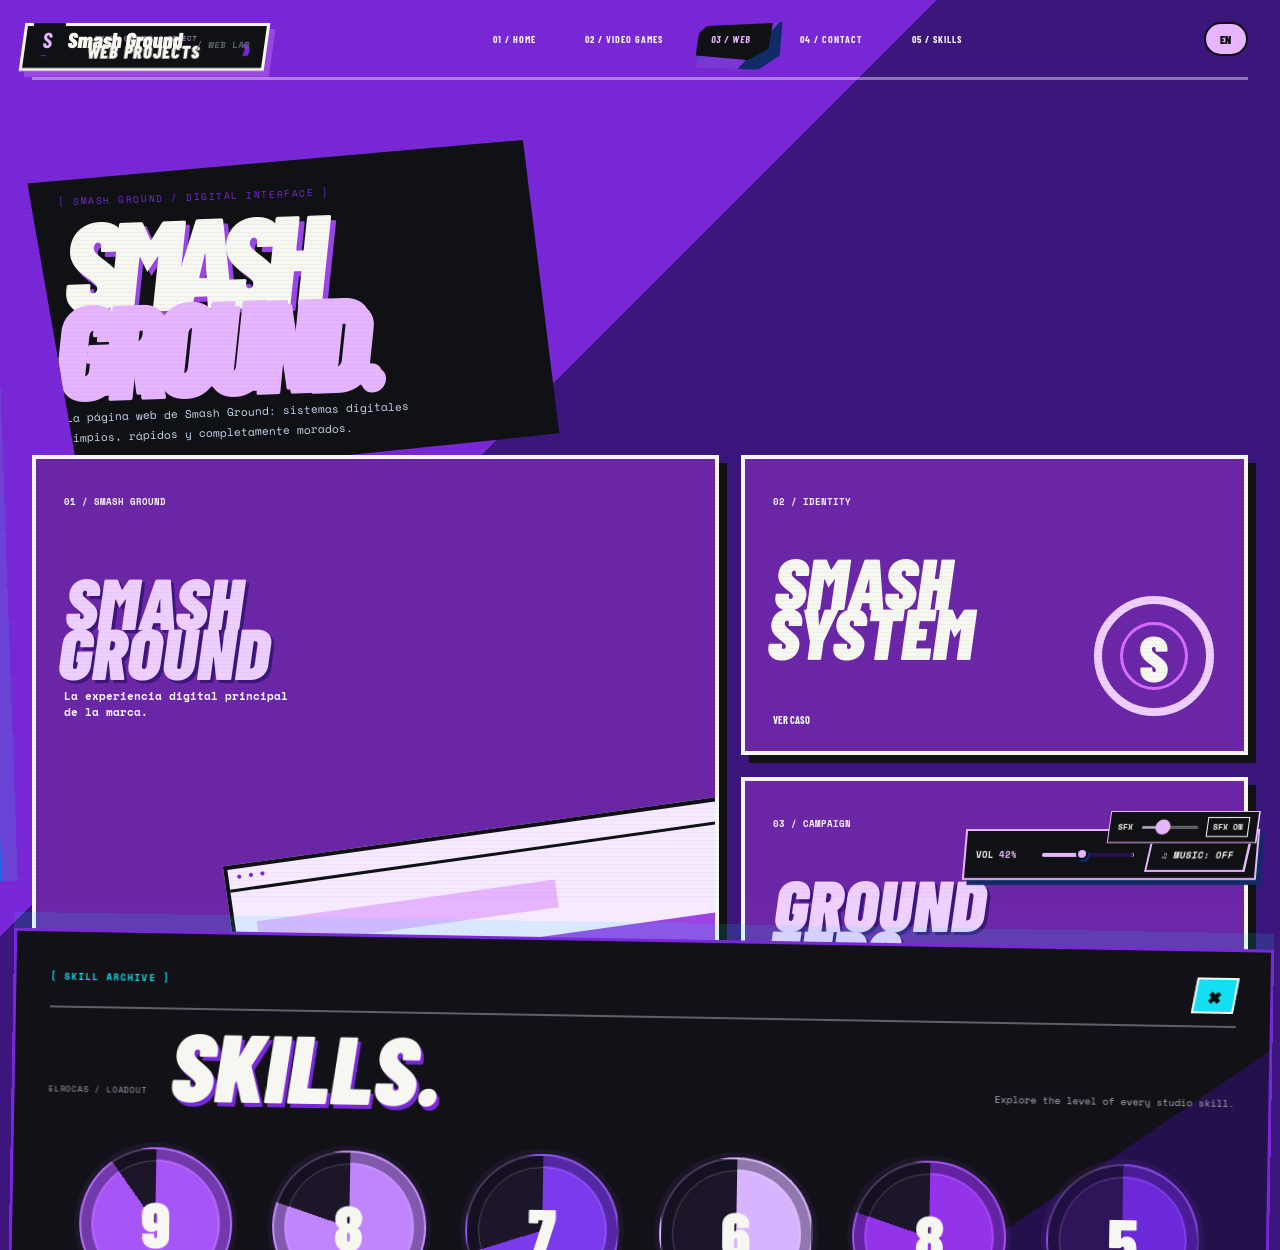
==== pages/web.html @ 75be63ff "Primer Commit" ====
<!doctype html>

<html lang="en">

<head>

  <base href="../">

  <meta charset="utf-8"><meta name="viewport" content="width=device-width, initial-scale=1">

  <meta name="description" content="Web design and development by Smash Ground.">

  <title>Smash Ground // Web Lab</title>

  <link rel="preconnect" href="https://fonts.googleapis.com"><link rel="preconnect" href="https://fonts.gstatic.com" crossorigin>

  <link href="https://fonts.googleapis.com/css2?family=Barlow+Condensed:wght@500;700;800;900&family=Space+Mono:wght@400;700&display=swap" rel="stylesheet">

  <link rel="stylesheet" href="styles/web.css"><link rel="stylesheet" href="styles/contact.css"><link rel="stylesheet" href="styles/skills.css"><link rel="stylesheet" href="styles/hover.css"><link rel="stylesheet" href="styles/transition.css"><script src="scripts/music.js" defer></script><script src="scripts/sound.js" defer></script><script src="scripts/contact.js" defer></script><script src="scripts/i18n.js" defer></script><script src="scripts/skills.js" defer></script><script src="scripts/spa.js" defer></script><script src="scripts/web.js" defer></script>

</head>

<body class="web-page">

  <div class="page-transition" data-transition="web" aria-hidden="true"><span data-code="03 / LINK" data-label="WEB PROJECTS">OPENING WEB LAB</span></div>

  <audio id="site-music" preload="none" data-src="assets/audio/portfolio-theme.mp3" data-playlist="assets/audio/portfolio-theme.mp3,assets/audio/track-two.mp3,assets/audio/track-three.mp3"></audio>

  <div class="music-control" aria-label="Controles de música">

    <label for="music-volume">VOL <output id="music-volume-value" for="music-volume">42%</output></label>

    <input id="music-volume" type="range" min="0" max="100" value="42" step="1" aria-label="Volumen de la música">

    <button class="music-toggle" type="button" aria-pressed="false"> MUSIC: OFF</button>

  </div>

  <div class="sound-control" aria-label="Controles de sonido de interfaz">

    <label for="sound-volume">SFX</label>

    <input id="sound-volume" type="range" min="0" max="100" value="34" step="1" aria-label="Volumen de los sonidos de interfaz">

    <button id="sound-toggle" type="button" aria-pressed="false">SFX ON</button>

  </div>

  <div class="mode-selector" aria-label="Cambiar sección">

    <a class="mode-arrow" href="pages/games.html" data-transition="games" aria-label="Ir a videojuegos">&#x2039;</a>

    <div><span>SMASH GROUND / SELECT</span><strong>WEB PROJECTS</strong></div>

    <a class="mode-arrow" href="pages/games.html" data-transition="games" aria-label="Ir a videojuegos">&#x203A;</a>

  </div>

  <header class="web-header">

    <a class="web-logo" href="index.html" data-transition="home"><b>S</b> Smash Ground <small>/ WEB LAB</small></a>

    <nav><a href="index.html" data-transition="home">01 / inicio</a><a href="pages/games.html" data-transition="games">02 / videojuegos</a><a class="active" href="pages/web.html">03 / web</a><a href="#" data-contact-trigger>04 / contacto</a><a href="#" data-skills-trigger>05 / Skills</a></nav>

    <button class="language-toggle" type="button" data-language-toggle>EN</button>

    <button class="web-menu" type="button" aria-label="Abrir menú" aria-expanded="false"></button>

  </header>

  <main class="web-main">

    <div class="social-heading"><p class="eyebrow">[ SMASH GROUND / DIGITAL INTERFACE ]</p><h1 data-i18n-html="web-title">Smash<br><span>Ground.</span></h1><p class="web-lead">La página web de Smash Ground: sistemas digitales limpios, rápidos y completamente morados.</p></div>

    <section class="web-grid">

      <article class="web-card web-card-main"><span>01 / SMASH GROUND</span><h2>Smash<br>Ground</h2><p>La experiencia digital principal de la marca.</p><div class="browser-mock"><i></i><b></b><em></em></div><a href="mailto:hola@smashground.studio">Ver caso </a></article>

      <article class="web-card web-card-cyan"><span>02 / IDENTITY</span><h2>Smash<br>system</h2><div class="orbit">S</div><a href="mailto:hola@smashground.studio">Ver caso </a></article>

      <article class="web-card web-card-dark"><span>03 / CAMPAIGN</span><h2>Ground<br>zero</h2><p>Landing pages, sistemas de marca y motion para proyectos que necesitan impacto.</p><a href="mailto:hola@smashground.studio">Ver caso </a></article>

    </section>

    <div class="social-controls"><button type="button" aria-label="Anterior">&#x2190;</button><span>WEB / 03</span><button type="button" aria-label="Siguiente">&#x2192;</button></div>

  </main>

  <footer class="web-footer"><span>© 2026 SMASH GROUND</span><span>MAKE IT CLICK</span></footer>

  <div id="contact-root"></div>

  <div id="skills-root"></div>

</body>

</html>
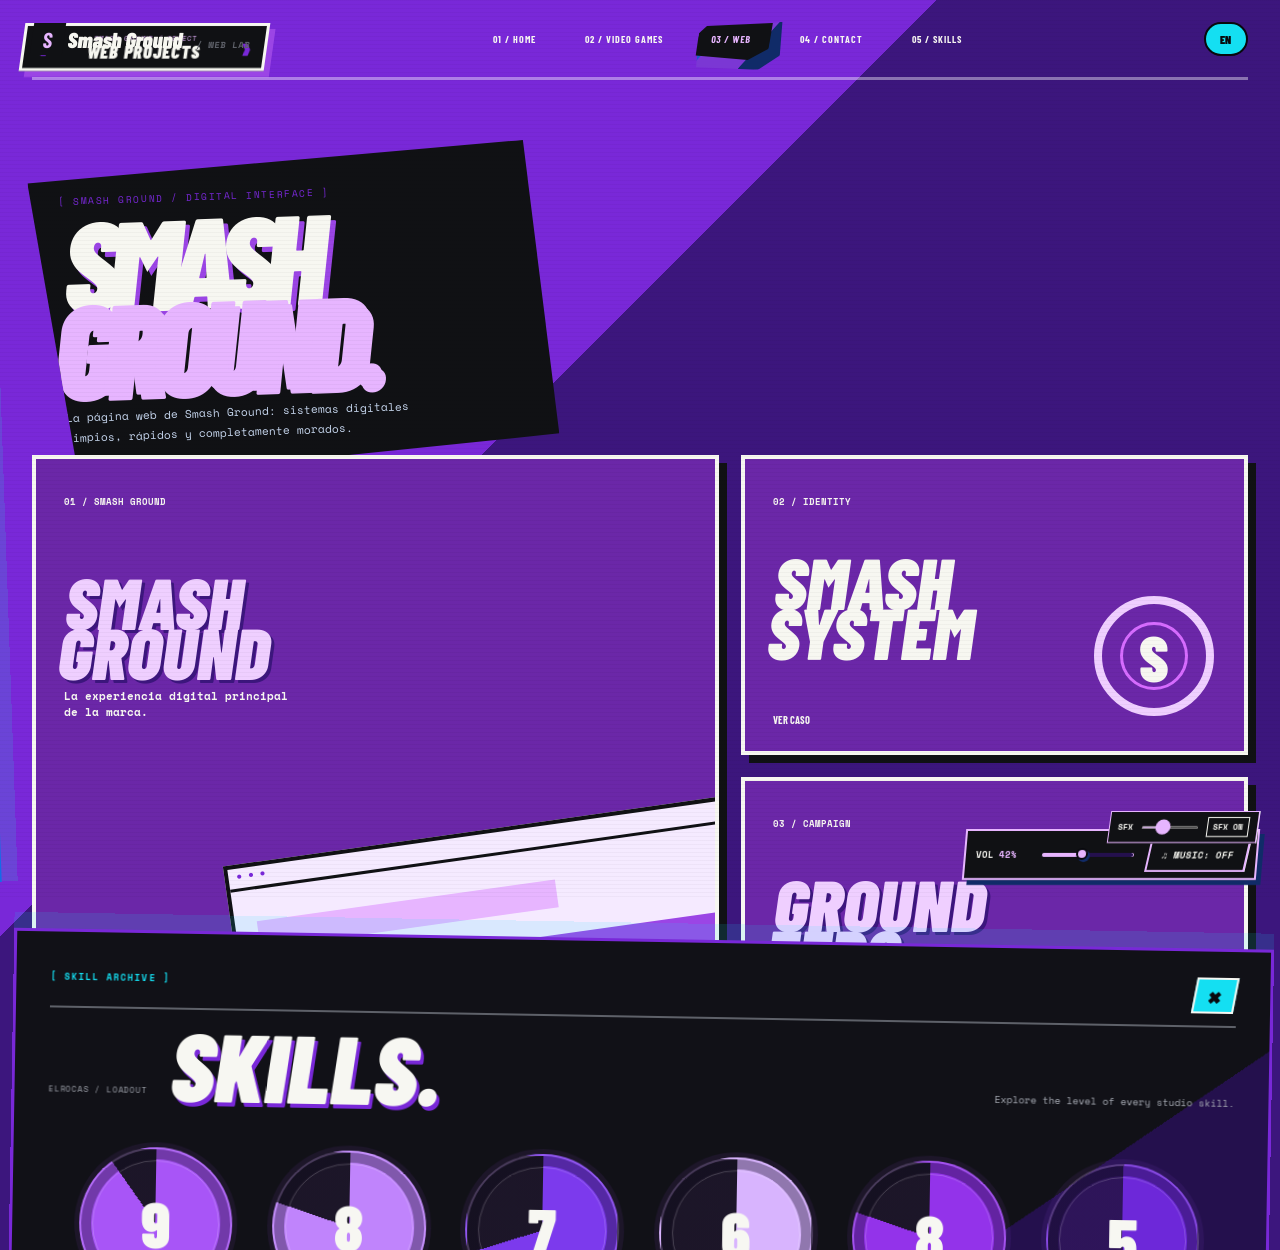
==== commit 12075691: "Segundo commit" ====
--- a/pages/web.html
+++ b/pages/web.html
@@ -60,11 +60,12 @@
 
     <a class="web-logo" href="index.html" data-transition="home"><b>S</b> Smash Ground <small>/ WEB LAB</small></a>
 
-    <nav><a href="index.html" data-transition="home">01 / inicio</a><a href="pages/games.html" data-transition="games">02 / videojuegos</a><a class="active" href="pages/web.html">03 / web</a><a href="#" data-contact-trigger>04 / contacto</a><a href="#" data-skills-trigger>05 / Skills</a></nav>
+    <nav id="web-navigation"><a href="index.html" data-transition="home">01 / inicio</a><a href="pages/games.html" data-transition="games">02 / videojuegos</a><a class="active" href="pages/web.html">03 / web</a><a href="#" data-contact-trigger>04 / contacto</a><a href="#" data-skills-trigger>05 / Skills</a></nav>
 
-    <button class="language-toggle" type="button" data-language-toggle>EN</button>
-
-    <button class="web-menu" type="button" aria-label="Abrir menú" aria-expanded="false"></button>
+    <div class="header-actions">
+      <button class="language-toggle" type="button" data-language-toggle>EN</button>
+      <button class="web-menu" type="button" aria-label="Abrir menú" aria-expanded="false" aria-controls="web-navigation"><span></span><span></span><span></span></button>
+    </div>
 
   </header>
 
@@ -96,6 +97,3 @@
 
 </html>
 
-
-
-
